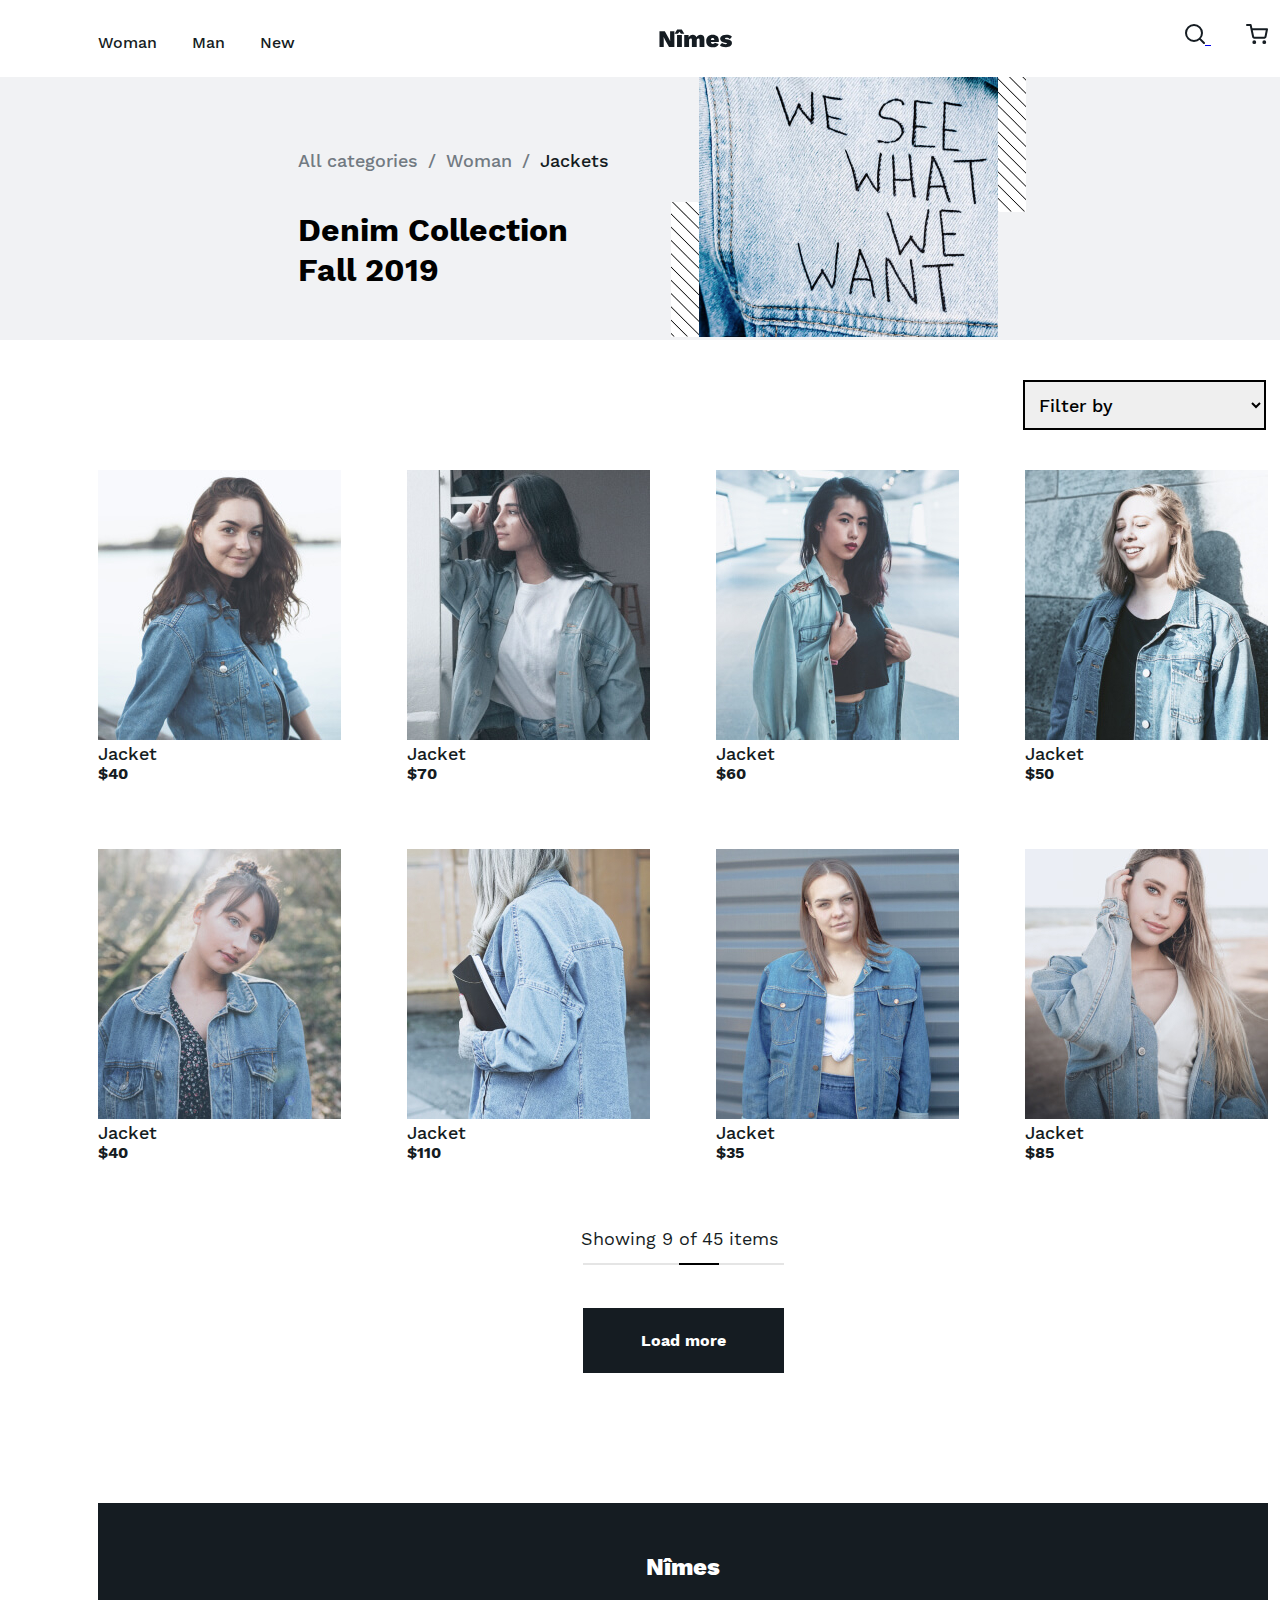
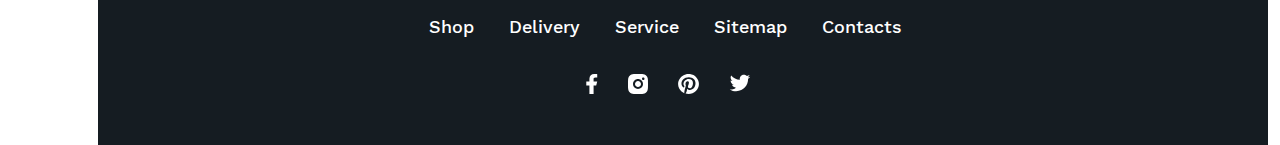
==== catalog.html @ 0b10b83c "Добавлена еще одна страница" ====
<!DOCTYPE html>
<html lang="en">
<head>
    <meta charset="UTF-8">
    <meta http-equiv="X-UA-Compatible" content="IE=edge">
    <meta name="viewport" content="width=device-width, initial-scale=1.0">
    <link rel="stylesheet" href="style_reset.css">
    <link rel="stylesheet" href="catalog_style.css">
    <title>Catalog</title>
</head>
<body>
    <header>
        <div class="center">
            <nav>
                <ul class="heder">
                    <li class="heder-item"><a href="#">Woman</a></li>
                    <li class="heder-item"><a href="#">Man</a></li>
                    <li class="heder-item"><a href="#">New</a></li>
                </ul>    
                <img class="heder-logo" src="img\Nimes.svg" alt="Nimes"> 
                <div class="heder-item-icon">
                    <a class="icon" href="#" >
                       <img class="icon-img" src="img\Vector.svg">
                    </a>
                    <a class="icon" href="#" >
                        <img class="icon-img" src="img\Korzina.svg">
                    </a>
                </div>    
            </nav>
        </div>
        <div class="promo">   
            <div class="center">
                <div class="promo-text">
                <ul class="way">
                    <li class="categories">
                        <a href="#"> All categories</a>
                    </li>
                    <li><p> /</p></li>
                    <li class="woman">
                        <a href="#">Woman</a>
                    </li>
                    <li><p> /</p></li>
                    <li class="jackets">
                        <a href="#">Jackets</a>
                    </li>
                </ul>
                <div class="title">
                    <h2>Denim Collection 
                        Fall 2019</h2>
                </div>
            </div>
                <div class="promo-image">
                    <img src="img\61 1.jpg" alt="Promo for the collection">
                </div>
            </div>
        </div>    
    </header>
    <div class="center">
        <main>
            <div class="button">
                <select name="filter" id="filter">
                    <option value="Filter by">Filter by</option>
                </select>
            </div>
            <div class="card">
                <div class="card-item">
                    <a href="#">
                        <img src="img\9 1.jpg" alt="Jacket">
                        <p>Jacket</p>
                        <p>$40</p>
                    </a>   
                </div>
                <div class="card-item">
                    <a href="#">
                        <img src="img\2 2.jpg" alt="Jacket">
                        <p>Jacket</p>
                        <p>$70</p>
                    </a>   
                </div>
                <div class="card-item">
                    <a href="#">
                        <img src="img\4 1.jpg" alt="Jacket">
                        <p>Jacket</p>
                        <p>$60</p>
                    </a>   
                </div>
                <div class="card-item">
                    <a href="#">
                        <img src="img\11 1.jpg" alt="Jacket">
                        <p>Jacket</p>
                        <p>$50</p>
                    </a>   
                </div>
                <div class="card-item">
                    <a href="#">
                        <img src="img\15 1.jpg" alt="Jacket">
                        <p>Jacket</p>
                        <p>$40</p>
                    </a>   
                </div>
                <div class="card-item">
                    <a href="#">
                        <img src="img\1 6.jpg" alt="Jacket">
                        <p>Jacket</p>
                        <p>$110</p>
                    </a>   
                </div>
                <div class="card-item">
                    <a href="#">
                        <img src="img\3 1.jpg" alt="Jacket">
                        <p>Jacket</p>
                        <p>$35</p>
                    </a>   
                </div>
                <div class="card-item">
                    <a href="#">
                        <img src="img\13 1.jpg" alt="Jacket">
                        <p>Jacket</p>
                        <p>$85</p>
                    </a>   
                </div>
            </div>   
            <div class="containerloadmore">
            <div class="page">
                <p>Showing 9 of 45 items</p>
                <input type="range" min="1" max="6" id="slider" step="1">
            </div> 
            <div class="button-load">
                <a href="#" class="load-more">Load more</a>
            </div>
            </div>
        </main>
    <footer>
        <div class="center">
            <p class="foter-name">Nîmes</p>
            <div class="foter-social-nav">
                <ul class="foter-nav">
                    <li>
                        <a href="#" class="shop">Shop</a>
                    </li>
                    <li>
                        <a href="#" class="delivery">Delivery</a>
                    </li>
                    <li>
                        <a href="#" class="service">Service</a>
                    </li>
                    <li>
                        <a href="#" class="sitemap">Sitemap</a>
                    </li>
                    <li>
                        <a href="#" class="contacts">Contacts</a>
                    </li>
                </ul>
                <ul class="social">
                    <li><a href="#"><img src="img\fesbuk.svg"  class="social"></a></li>
                    <li><a href="#"><img src="img\inst.svg"  class="social"></a></li>
                    <li><a href="#"><img src="img\vk.svg"  class="social"></a></li>
                    <li><a href="#"><img src="img\twitr.svg"  class="social"></a></li>
                </ul>
            </div>
        </div>
    </footer>
    </div>
</body>
</html>
---- catalog_style.css ----
/* anton-regular - latin */
@font-face {
    font-family: 'Anton';
    font-style: normal;
    font-weight: 400;
    src: url('../fonts/anton-v15-latin-regular.eot'); /* IE9 Compat Modes */
    src: local(''),
         url('fonts/anton-v15-latin-regular.eot?#iefix') format('embedded-opentype'), /* IE6-IE8 */
         url('fonts/anton-v15-latin-regular.woff2') format('woff2'), /* Super Modern Browsers */
         url('fonts/anton-v15-latin-regular.woff') format('woff'), /* Modern Browsers */
         url('fonts/anton-v15-latin-regular.ttf') format('truetype'), /* Safari, Android, iOS */
         url('fonts/anton-v15-latin-regular.svg#Anton') format('svg'); /* Legacy iOS */
  }

  /* work-sans-regular - latin */
@font-face {
    font-family: 'Work Sans';
    font-style: normal;
    font-weight: 400;
    src: url('fonts/work-sans-v9-latin-regular.eot'); /* IE9 Compat Modes */
    src: local(''),
         url('fonts/work-sans-v9-latin-regular.eot?#iefix') format('embedded-opentype'), /* IE6-IE8 */
         url('fonts/work-sans-v9-latin-regular.woff2') format('woff2'), /* Super Modern Browsers */
         url('fonts/work-sans-v9-latin-regular.woff') format('woff'), /* Modern Browsers */
         url('fonts/work-sans-v9-latin-regular.ttf') format('truetype'), /* Safari, Android, iOS */
         url('fonts/work-sans-v9-latin-regular.svg#WorkSans') format('svg'); /* Legacy iOS */
  }

  /* work-sans-500 - latin */
  @font-face {
    font-family: 'Work Sans';
    font-style: normal;
    font-weight: 500;
    src: url('fonts/work-sans-v9-latin-500.eot'); /* IE9 Compat Modes */
    src: local(''),
         url('fonts/work-sans-v9-latin-500.eot?#iefix') format('embedded-opentype'), /* IE6-IE8 */
         url('fonts/work-sans-v9-latin-500.woff2') format('woff2'), /* Super Modern Browsers */
         url('fonts/work-sans-v9-latin-500.woff') format('woff'), /* Modern Browsers */
         url('fonts/work-sans-v9-latin-500.ttf') format('truetype'), /* Safari, Android, iOS */
         url('fonts/work-sans-v9-latin-500.svg#WorkSans') format('svg'); /* Legacy iOS */
  }

  /* work-sans-800 - latin */
  @font-face {
    font-family: 'Work Sans';
    font-style: normal;
    font-weight: 800;
    src: url('fonts/work-sans-v9-latin-800.eot'); /* IE9 Compat Modes */
    src: local(''),
         url('fonts/work-sans-v9-latin-800.eot?#iefix') format('embedded-opentype'), /* IE6-IE8 */
         url('fonts/work-sans-v9-latin-800.woff2') format('woff2'), /* Super Modern Browsers */
         url('fonts/work-sans-v9-latin-800.woff') format('woff'), /* Modern Browsers */
         url('fonts/work-sans-v9-latin-800.ttf') format('truetype'), /* Safari, Android, iOS */
         url('fonts/work-sans-v9-latin-800.svg#WorkSans') format('svg'); /* Legacy iOS */
  }

  /* work-sans-700 - latin */
  @font-face {
    font-family: 'Work Sans';
    font-style: normal;
    font-weight: 700;
    src: url('fonts/work-sans-v9-latin-700.eot'); /* IE9 Compat Modes */
    src: local(''),
         url('fonts/work-sans-v9-latin-700.eot?#iefix') format('embedded-opentype'), /* IE6-IE8 */
         url('fonts/work-sans-v9-latin-700.woff2') format('woff2'), /* Super Modern Browsers */
         url('fonts/work-sans-v9-latin-700.woff') format('woff'), /* Modern Browsers */
         url('fonts/work-sans-v9-latin-700.ttf') format('truetype'), /* Safari, Android, iOS */
         url('fonts/work-sans-v9-latin-700.svg#WorkSans') format('svg'); /* Legacy iOS */
  }


body{
    width: 1366px;
    height: auto;
    margin: 0 auto;
    font-family: Work Sans;
    font-style: normal;
    font-style: normal;
    font-weight: 500;
    font-size: 18px;
    line-height: 19px;
}
.center{
    width:1170px;
    height: auto;
    margin: 0 auto;
}

/* Навигация */

nav{
    display: flex;
    justify-content: space-between;
}

.heder{
    display: flex;
    margin-top: 32px;
   
    }

.heder-item{
    margin-right: 35px;;
}

.heder-item a{
    text-decoration: none;
    font-family: Work Sans;
    font-style: normal;
    font-weight: 500;
    font-size: 16px;
    line-height: 19px;
    color:#151C22;
}

.heder-item:last-child {
    margin-right: 0;
}

.heder-logo{
   margin-top: 25px;
   
}

.heder-item-icon{
    margin-top: 24px;
}

.icon:first-child{
    margin-right: 35px;
    margin-left: 90px;
}
/*конец стилей навигации*/

/*начало стилей promo*/
.promo{
    background-color:  #F1F2F4;
    margin-top: 25px;
}

.promo .center{
    display: flex;
    background-image: url("img/fon.jpg"), url("img/fon.jpg");
    background-repeat: no-repeat;
    background-size: 178px 135px, 178px 135px;
    background-position:top 0 right 242px, top 125px right 419px;
}

.way{
    display: flex;
}

.way p{
    padding: 0 10px;
}

.way a, p{
    text-decoration: none;
    font-family: Work Sans;
    font-style: normal;
    font-weight: 500;
    font-size: 18px;
    line-height: 21px;
    color: #727A82;
}

.jackets a{
    color: #151C22;
}

.title{
    font-family: Work Sans;
    font-style: normal;
    font-weight: bold;
    font-size: 32px;
    line-height: 125%;
}

.promo-text{
    margin-top: 73px;
    margin-left: 200px;
}

.title{
    display: inline-block;
    width: 272px;
    margin-top: 39px;
}

.promo-image{
    margin-left: 90px;
}

/*конец стилей промо*/

/*начало стилей main*/

.button{
    display: inline-block;
    margin-left: 925px;
}

#filter{
    width: 243px;
    height: 50px;
    padding: 10px;
    border:2px solid;
    font: inherit;
    letter-spacing: inherit;
    word-spacing: inherit;
    margin-top: 40px;
}

.card{
    display: flex;
    flex-wrap: wrap;
    margin-top: 40px;
}

.card-item{
    margin-right: 66px;
    margin-bottom: 66px;
}
.card-item:nth-child(4n){
    margin-right: 0;
}

.card p{
    font-family: Work Sans;
    font-style: normal;
    font-weight: 500;
    font-size: 18px;
    line-height: 21px;
    color: #151C22;
   
}

.card a{
    text-decoration: none;
}
.card p:last-child{
    font-weight: bold;
    font-size: 16px;
    line-height: 19px;
}

.page p{
    font-family: Work Sans;
    font-style: normal;
    font-weight: normal;
    font-size: 18px;
    line-height: 21px;
    color: #151C22;
}

#slider{
    -webkit-appearance: none;
    width: 199px;
    height: 0;
    border: 1px solid #E5E5E5;
   
}

#slider::-webkit-slider-thumb{
    -webkit-appearance: none;
    width: 40px;
    height: 0;
    border: 1px solid black;
}

.containerloadmore{
    display: flex;
    flex-direction: column;
    align-items: center;
}

.button-load{
    display: inline-block;
    margin-top: 40px;
   
}

.load-more{
    display: inline-block;
    font-family: Work Sans;
    font-style: normal;
    font-weight: bold;
    font-size: 16px;
    line-height: 19px;
    text-decoration: none;
    padding: 23px 58px;
    background-color:#151C22;
    color: white;
}

/*конец стилей main*/

/*Начало стилей footer*/

footer{
    margin-top: 130px;
    color: #FFFFFF;
    background: #151C22;
}

footer p{
    text-align: center;
}
.foter-name{
    font-family: Work Sans;
    font-style: normal;
    font-weight: 800;
    font-size: 24px;
    line-height: 28px;
    padding-top: 50px;
    color:white;
}

.foter-social-nav{
    display: flex;
    flex-direction: column;
    align-items: center;
}

.foter-nav{
    display: flex;
    padding-top: 35px;
    padding-bottom: 37px;
}

.foter-nav a{
    font-family: Work Sans;
    font-style: normal;
    font-weight: 500;
    font-size: 18px;
    line-height: 21px;
    color: #FFFFFF;
    text-decoration: none;
}

.foter-nav li{
    margin-right: 35px;
}

.foter-nav:last-child{
    margin-right: 0;
}

.social{
    display: flex;
    padding-bottom: 25px;
}

.social li{
   margin-right:30px ;
}

.social:last-child{
   margin-right: 0;
}


/*Конец стилей footer*/
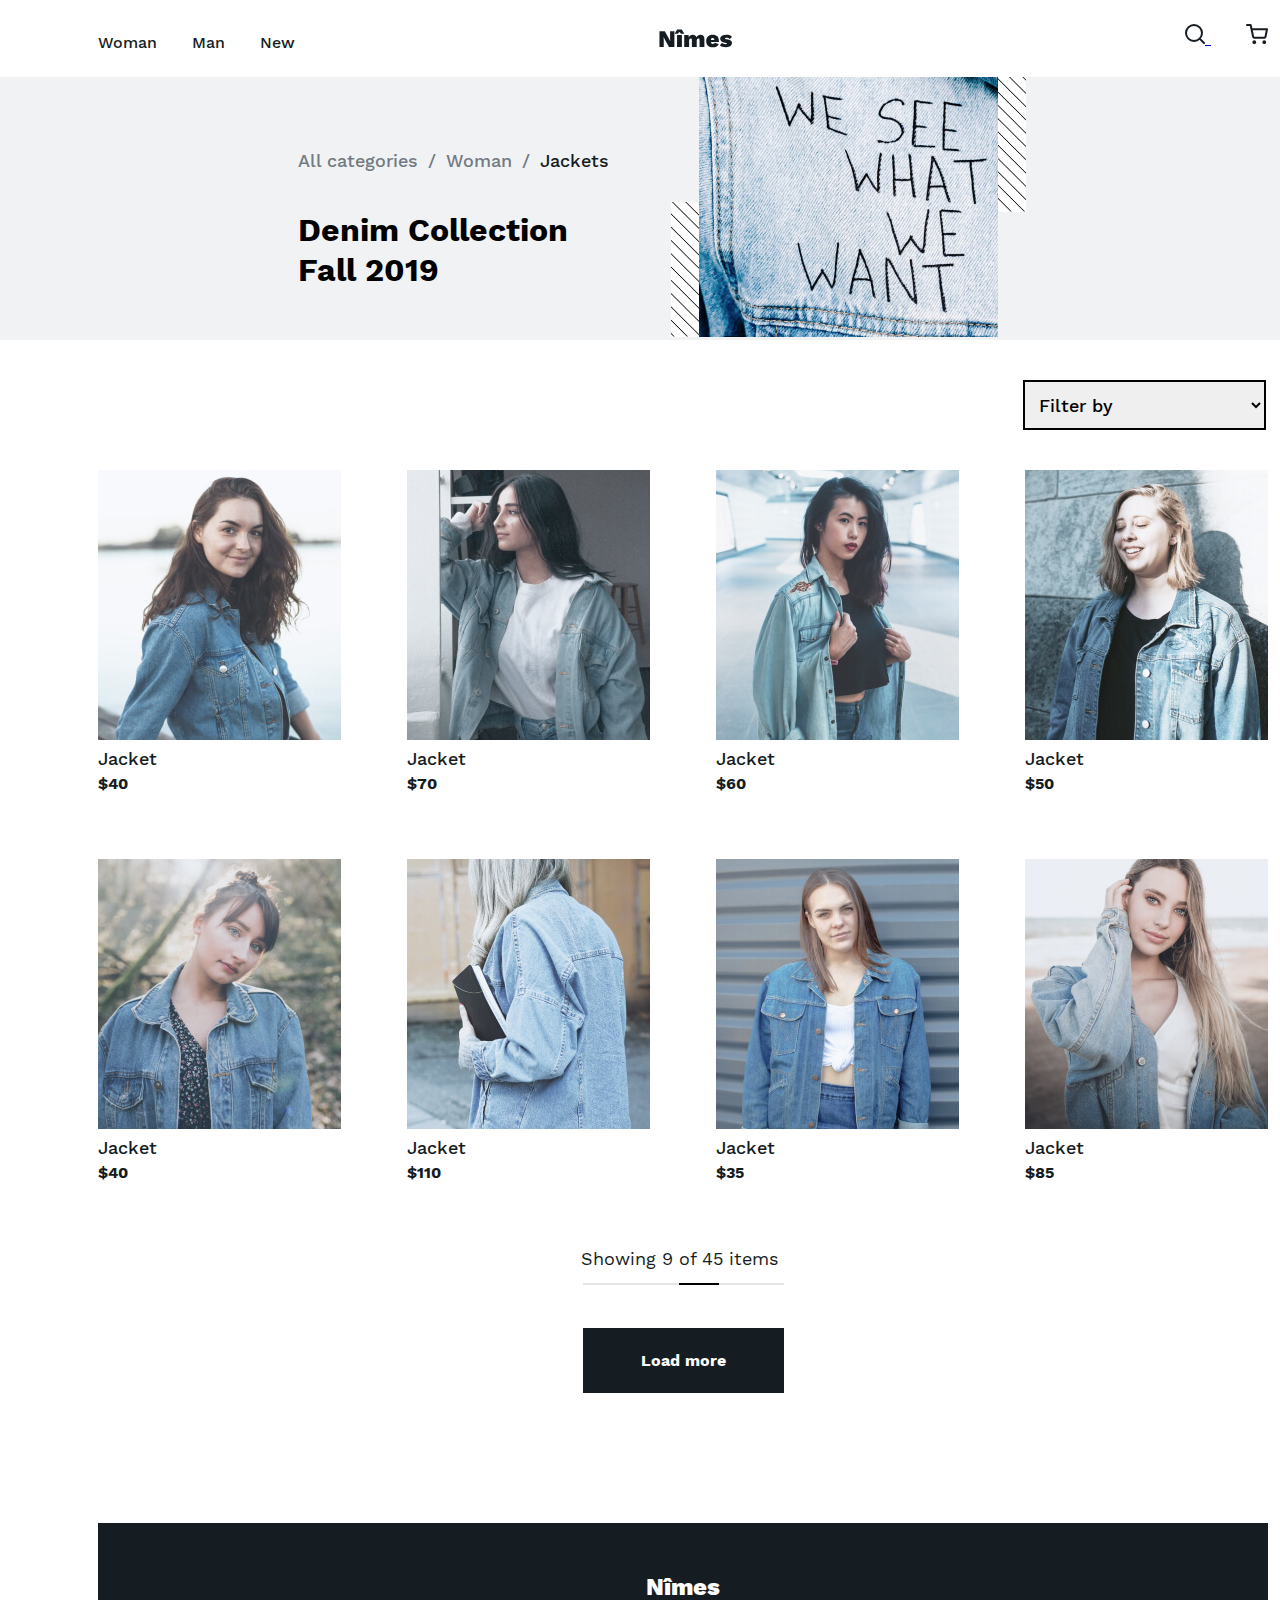
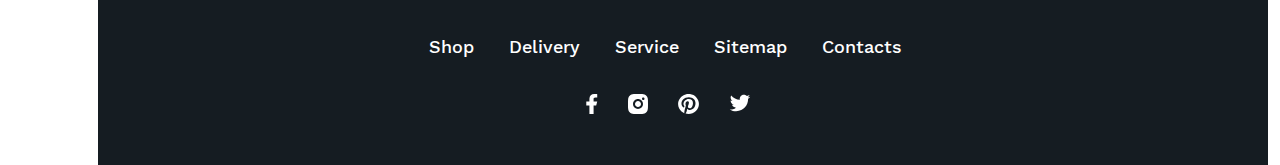
==== commit e80e7a6b: "правки hover" ====
--- a/catalog.html
+++ b/catalog.html
@@ -120,7 +120,7 @@
                     </a>   
                 </div>
             </div>   
-            <div class="containerloadmore">
+            <div class="container-loadmore">
             <div class="page">
                 <p>Showing 9 of 45 items</p>
                 <input type="range" min="1" max="6" id="slider" step="1">
--- a/catalog_style.css
+++ b/catalog_style.css
@@ -211,6 +211,10 @@
     margin-top: 40px;
 }
 
+#filter:hover{
+    border-color: #727A82;
+}
+
 .card{
     display: flex;
     flex-wrap: wrap;
@@ -232,7 +236,7 @@
     font-size: 18px;
     line-height: 21px;
     color: #151C22;
-   
+    padding-top: 5px;
 }
 
 .card a{
@@ -244,6 +248,13 @@
     line-height: 19px;
 }
 
+.card-item img:hover{
+    box-shadow: -2px 2px black;
+}
+
+.card-item p:hover{
+    color:#727A82;
+}
 .page p{
     font-family: Work Sans;
     font-style: normal;
@@ -258,7 +269,6 @@
     width: 199px;
     height: 0;
     border: 1px solid #E5E5E5;
-   
 }
 
 #slider::-webkit-slider-thumb{
@@ -266,9 +276,10 @@
     width: 40px;
     height: 0;
     border: 1px solid black;
-}
-
-.containerloadmore{
+    cursor: pointer;
+}
+
+.container-loadmore{
     display: flex;
     flex-direction: column;
     align-items: center;
@@ -291,6 +302,11 @@
     padding: 23px 58px;
     background-color:#151C22;
     color: white;
+}
+.load-more:hover{
+    background-color: white;
+    color: black;
+    box-shadow: -2px 2px black;
 }
 
 /*конец стилей main*/
@@ -360,4 +376,8 @@
 }
 
 
-/*Конец стилей footer*/+/*Конец стилей footer*/
+
+a:hover{
+  color: #727A82;
+}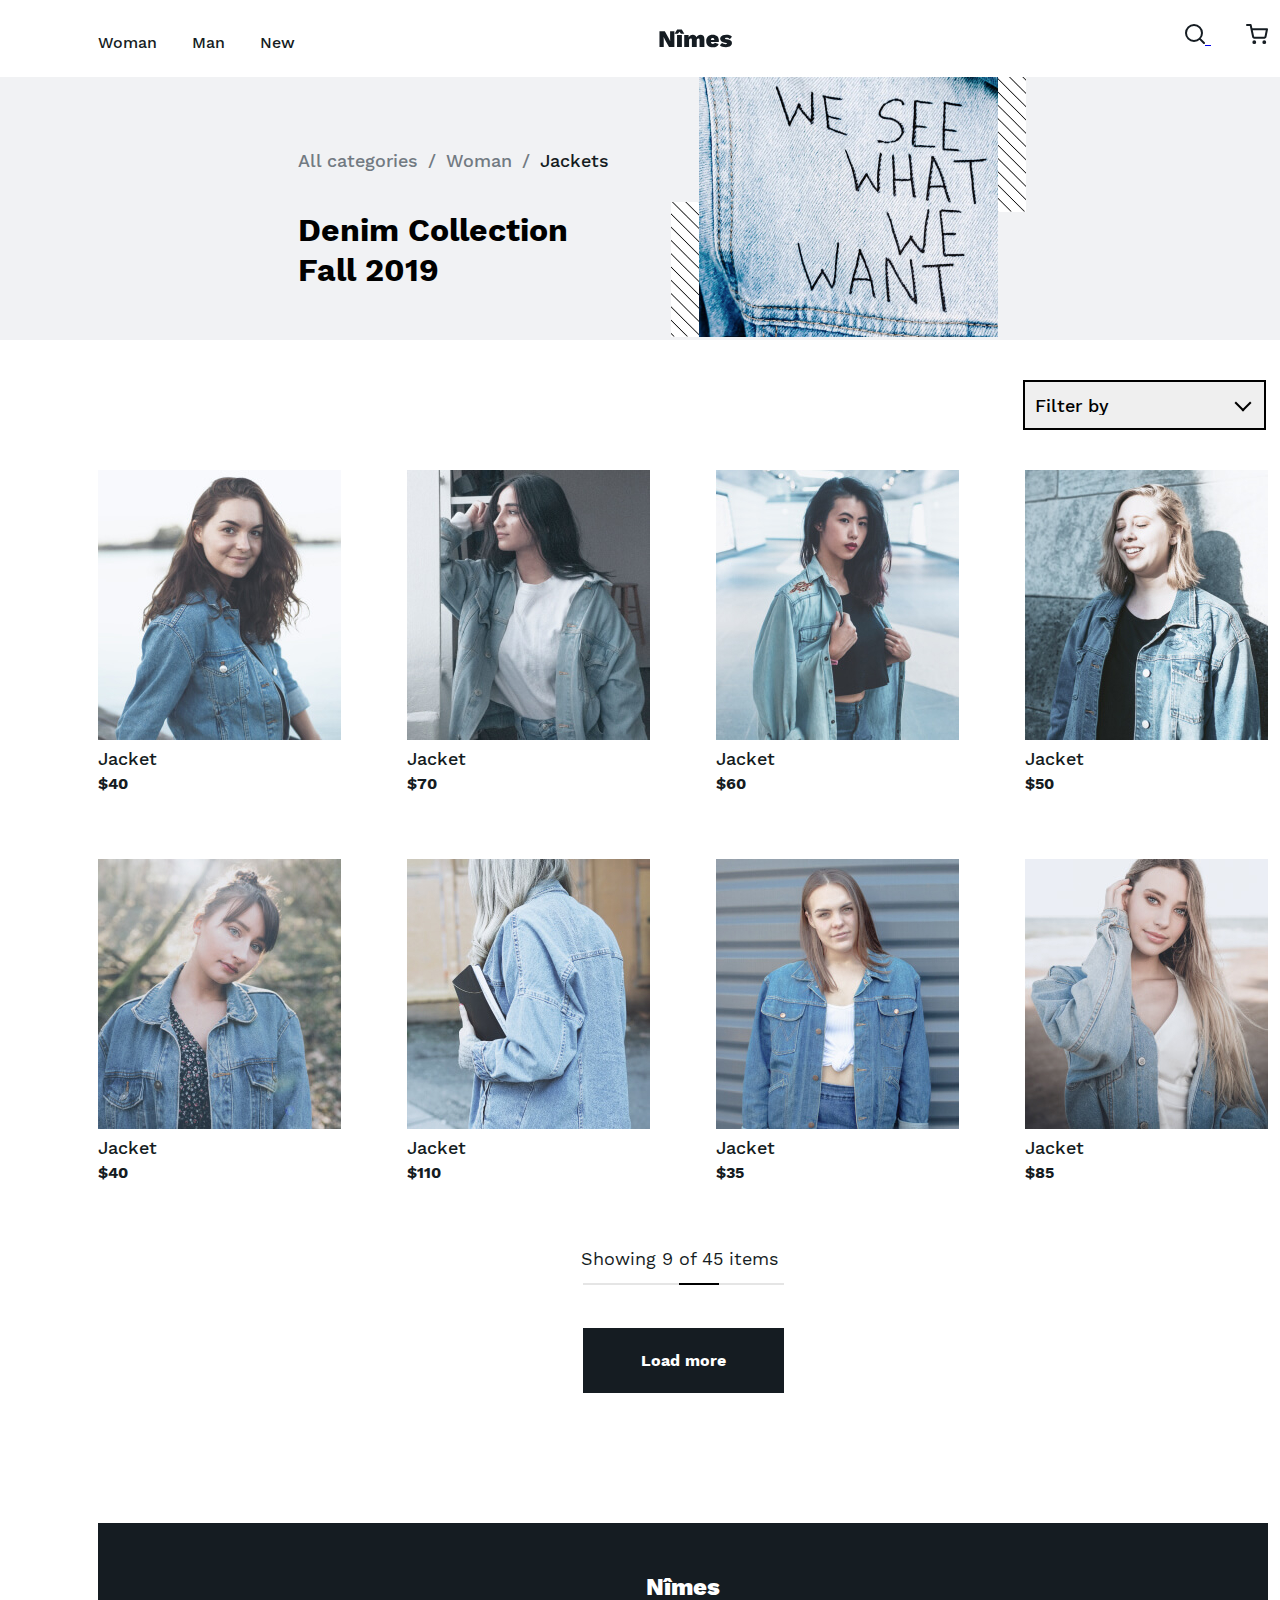
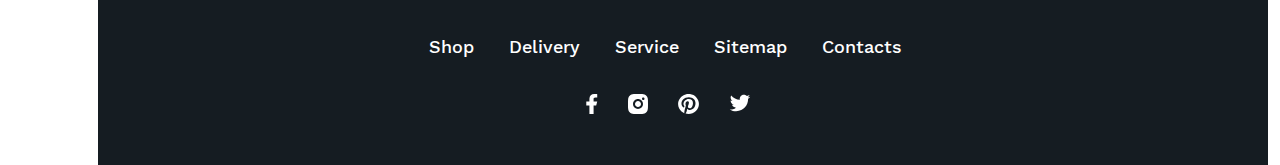
==== commit 6031ab9c: "fix button" ====
--- a/catalog.html
+++ b/catalog.html
@@ -57,10 +57,12 @@
     </header>
     <div class="center">
         <main>
+            <div>
             <div class="button">
                 <select name="filter" id="filter">
                     <option value="Filter by">Filter by</option>
                 </select>
+            </div>
             </div>
             <div class="card">
                 <div class="card-item">
--- a/catalog_style.css
+++ b/catalog_style.css
@@ -197,7 +197,9 @@
 
 .button{
     display: inline-block;
+    position: relative;
     margin-left: 925px;
+    margin-top: 40px;
 }
 
 #filter{
@@ -208,12 +210,32 @@
     font: inherit;
     letter-spacing: inherit;
     word-spacing: inherit;
-    margin-top: 40px;
+    cursor: pointer;
+    -moz-appearance: none;
+    -webkit-appearance: none;
 }
 
 #filter:hover{
     border-color: #727A82;
 }
+
+.button::after{
+        content: "";
+        display: block;
+        position: absolute;
+        width:10px;
+        height: 10px;
+        border-bottom: 2px solid black;
+        z-index: 1;
+        top:17px ;
+        right: 17px;
+        transform: rotate(45deg);
+        border-right: 2px solid black;
+        pointer-events: none;
+    }
+
+   
+   
 
 .card{
     display: flex;
@@ -277,6 +299,17 @@
     height: 0;
     border: 1px solid black;
     cursor: pointer;
+}
+
+@-moz-document url-prefix() {
+    #slider::-moz-range-thumb{
+        -webkit-appearance: none;
+        width: 40px;
+        height: 0;
+        border: 1px solid black;
+        cursor: pointer;
+    }
+
 }
 
 .container-loadmore{
